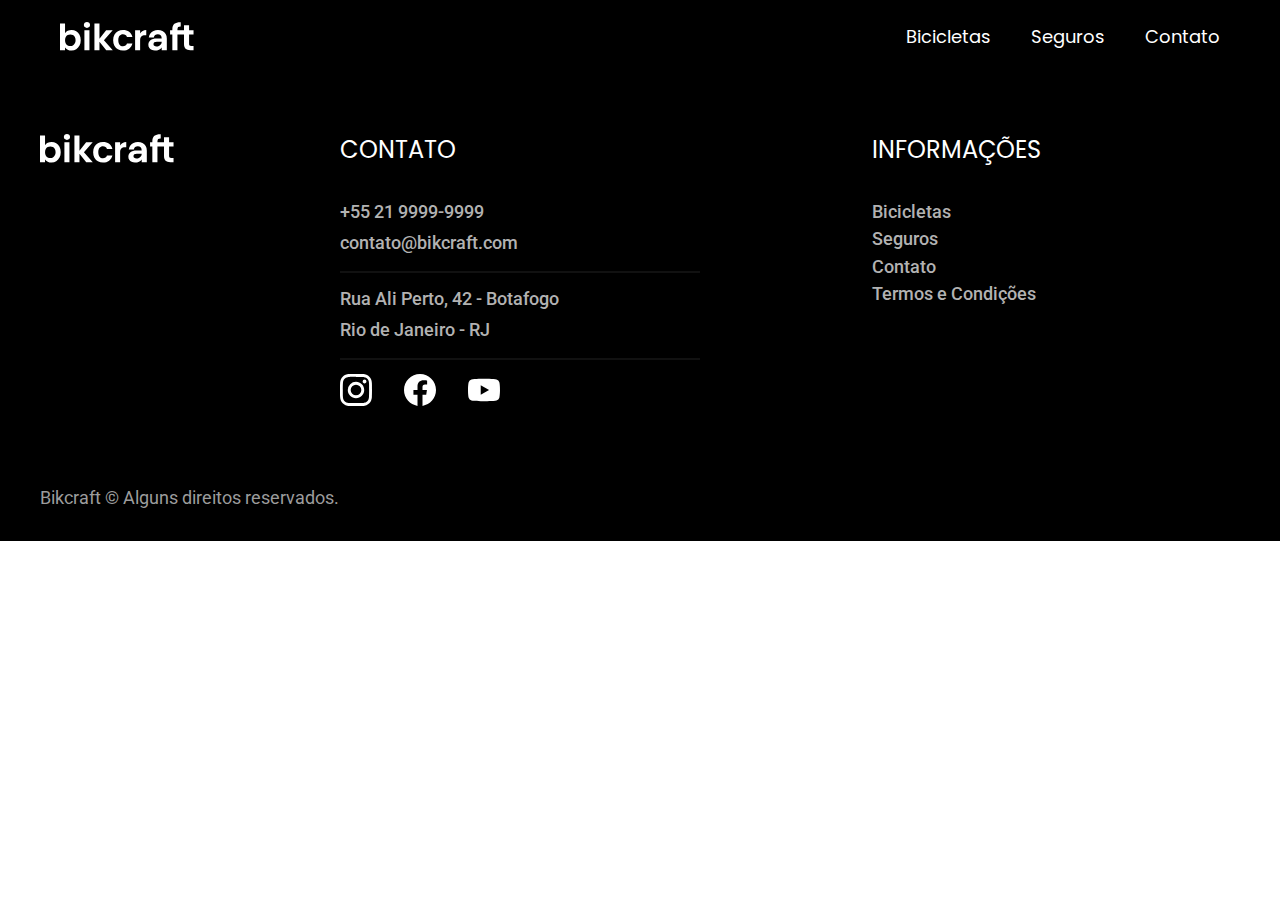
==== bicicletas.html @ 0ebc9d13 "bicicletas.html" ====
<!DOCTYPE html>
<html lang="pt-br">

<head>
  <meta charset="UTF-8">
  <meta name="viewport" content="width=device-width, initial-scale=1.0">
  <meta name="description" content="Bicicletas Eletricas BikCraft">
  <link rel="shortcut icon" href="./favicon.svg" type="image/x-icon">
  <link rel="stylesheet" href="./css/style.css">
  <link rel="preconnect" href="https://fonts.googleapis.com">
  <link rel="preconnect" href="https://fonts.gstatic.com" crossorigin>
  <link href="https://fonts.googleapis.com/css2?family=Poppins:wght@400;600;700&family=Roboto:wght@400;500&display=swap" rel="stylesheet">
  <title>BikCraft</title>
</head>

<body>
  <header class="header-bg">
    <div class="header">
      <a href="./"><img src="./img/bikcraft.svg" alt="bikcraft"></a>
      <nav aria-label="primaria">
        <ul class="header-menu menu-text p-400  ">
          <li><a href="/bicicletas.html">Bicicletas</a></li>
          <li><a href="">Seguros</a></li>
          <li><a href="">Contato</a></li>
        </ul>
      </nav>
    </div>
  </header>

  <footer class="footer-bg">
    <div class="footer">
      <a class="footer-img" href="./"><img src="./img/bikcraft.svg" alt="bikcraft"></a>
      <div class="footer-contato">
        <h2 class="texto-medio cor-w p-400">Contato</h2>
        <ul class="contato-lista f-18  r-500">
          <li><a class="cor-5" href="">+55 21 9999-9999</li></a>
          <li><a class="cor-5" href="">contato@bikcraft.com</li></a>
          <li><a class="cor-5" href="">Rua Ali Perto, 42 - Botafogo</li></a>
          <li><a class="cor-5" href="">Rio de Janeiro - RJ</li></a>
        </ul>
        <ul class="footer-redes">
          <li><a href=""><img src="./img/redes/instagram.svg" alt="instagram"></a></li>
          <li><a href=""><img src="./img/redes/facebook.svg" alt="facebook"></a></li>
          <li><a href=""><img src="./img/redes/youtube.svg" alt="youtube"></a></li>
        </ul>
      </div>
      <div class="footer-Informações">
        <h2 class="texto-medio cor-w p-400">Informações</h2>
        <ul class="f-18  r-500">
          <li><a class="cor-5" href="./bicicletas.html">Bicicletas</a></li>
          <li><a class="cor-5" href="">Seguros</a></li>
          <li><a class="cor-5" href="">Contato</a></li>
          <li><a class="cor-5" href="">Termos e Condições</a></li>
        </ul>
      </div>
    </div>
    <p class="direitos f-18 cor-6  r-400">Bikcraft © Alguns direitos reservados.</p>
  </footer>
</body>

</html>
---- css/style.css ----
@import url(./global/global.css);
@import url(./global/header.css);
@import url(./global/footer.css);

@import url(./home/introducao.css);
@import url(./home/escolha.css);
@import url(./home/tecnologias.css);
@import url(./home/parceiros.css);
@import url(./home/depoimento.css);
@import url(./home/seguros.css);

@import url(./utilidades/componentes.css);
@import url(./utilidades/tipografia.css);
@import url(./utilidades/cores.css);
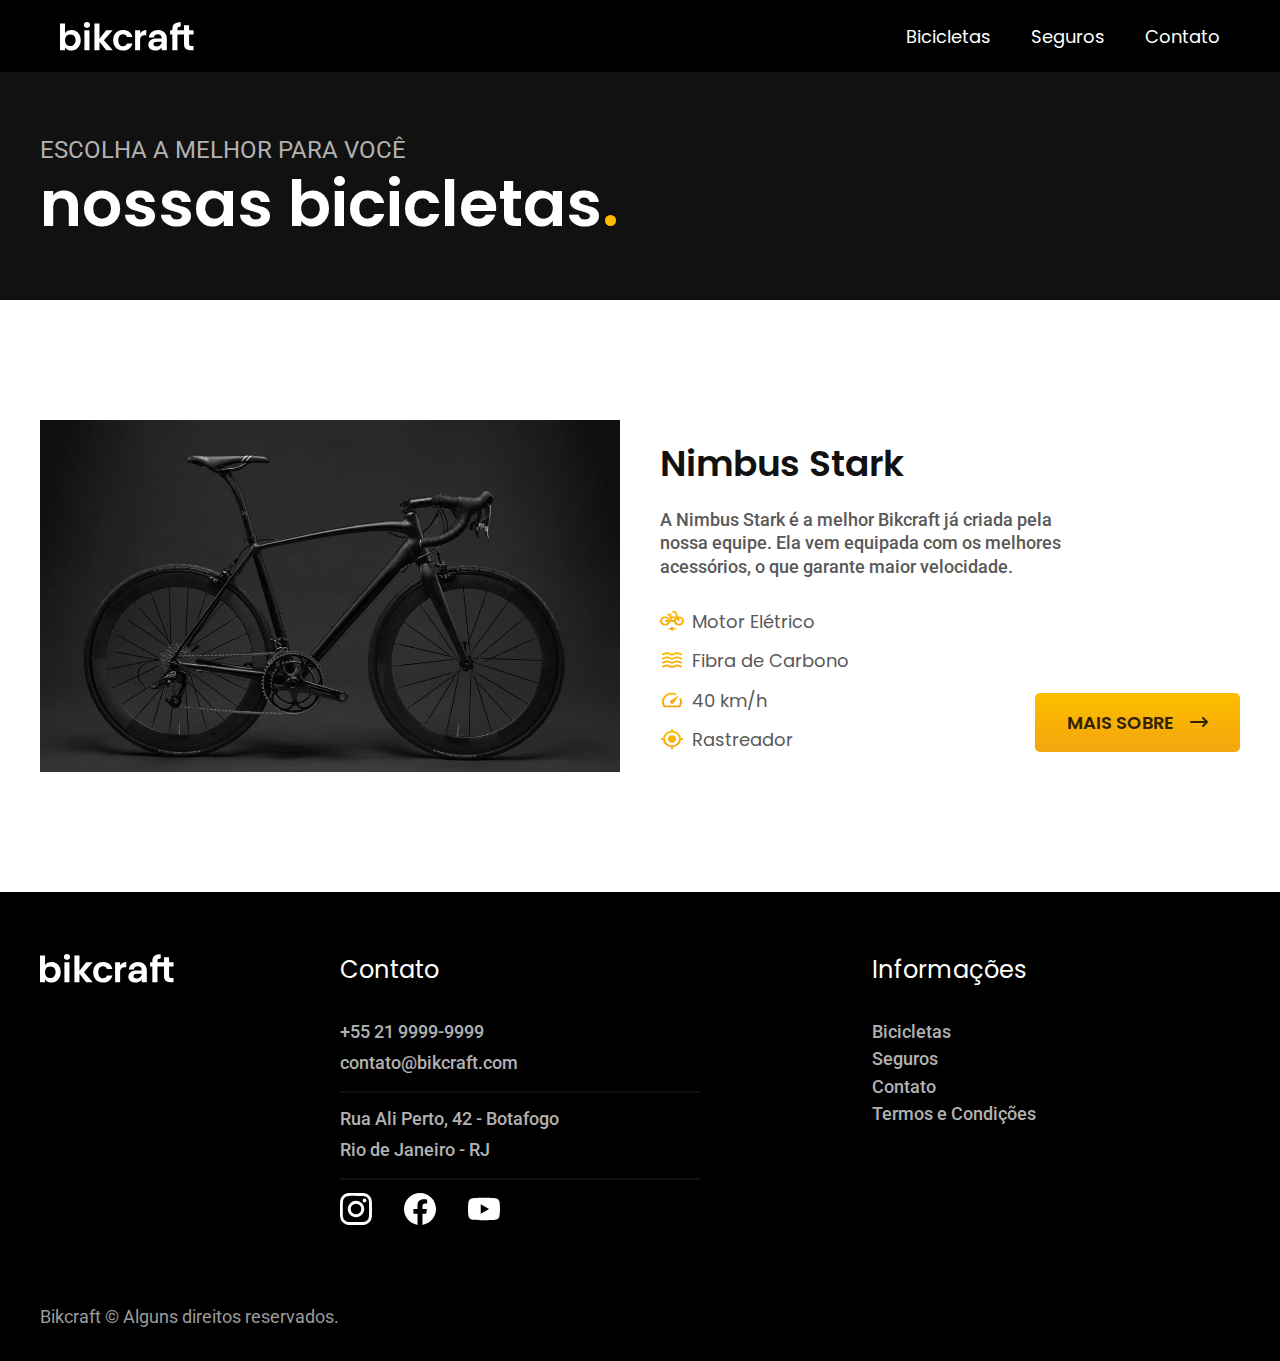
==== commit d05aed87: "Bicicleta-att" ====
--- a/bicicletas.html
+++ b/bicicletas.html
@@ -26,12 +26,41 @@
       </nav>
     </div>
   </header>
-
+  <article aria-label="nossas bicicletas">
+    <div class="bicicletas-header-bg">
+      <div class="bicicletas-header">
+        <h2 class="f-24 texto-maiusculo cor-5 r-400">Escolha a melhor para você</h2>
+        <h1 class="f-64 cor-w p-600">nossas bicicletas<span class="detalhe">.</span></h1>
+      </div>
+    </div>
+    <div class="bicicletas-lista">
+      <ul>
+        <li class="bicicletas-lista-item">
+          <img src="./img/bicicletas/nimbus.jpg" alt="">
+          <div class="bicicletas-lista-item-info">
+            <h2 class="f-36 p-600 cor-11">Nimbus Stark</h2>
+            <p class="f-18 r-500 cor-8">A Nimbus Stark é a melhor Bikcraft já criada pela nossa equipe. Ela vem equipada com os melhores acessórios, o que garante maior velocidade.</p>
+            <ul class="bicicletas-lista-lista f-18 p-400 cor-8">
+              <img src="/img/icones/eletrica.svg" width=24px height=22px alt="">
+              <li>Motor Elétrico</li>
+              <img src="/img/icones/carbono.svg" width=24px height=22px alt="">
+              <li>Fibra de Carbono</li>
+              <img src="/img/icones/velocidade.svg" width=24px height=22px alt="">
+              <li>40 km/h</li>
+              <img src="/img/icones/rastreador.svg" width=24px height=22px alt="">
+              <li>Rastreador</li>
+            </ul>
+            <a class="botao" href="">MAIS SOBRE<img class="seta" width="18" height="10" src="./img/icones/seta.svg"></a>
+          </div>
+        </li>
+      </ul>
+    </div>
+  </article>
   <footer class="footer-bg">
     <div class="footer">
       <a class="footer-img" href="./"><img src="./img/bikcraft.svg" alt="bikcraft"></a>
       <div class="footer-contato">
-        <h2 class="texto-medio cor-w p-400">Contato</h2>
+        <h2 class="f-24 cor-w p-400">Contato</h2>
         <ul class="contato-lista f-18  r-500">
           <li><a class="cor-5" href="">+55 21 9999-9999</li></a>
           <li><a class="cor-5" href="">contato@bikcraft.com</li></a>
@@ -45,7 +74,7 @@
         </ul>
       </div>
       <div class="footer-Informações">
-        <h2 class="texto-medio cor-w p-400">Informações</h2>
+        <h2 class="f-24 cor-w p-400">Informações</h2>
         <ul class="f-18  r-500">
           <li><a class="cor-5" href="./bicicletas.html">Bicicletas</a></li>
           <li><a class="cor-5" href="">Seguros</a></li>
--- a/css/style.css
+++ b/css/style.css
@@ -9,6 +9,9 @@
 @import url(./home/depoimento.css);
 @import url(./home/seguros.css);
 
+@import url(./bicicletas/bicicletas-header.css);
+@import url(./bicicletas/bicicletas-lista.css);
+
 @import url(./utilidades/componentes.css);
 @import url(./utilidades/tipografia.css);
 @import url(./utilidades/cores.css);
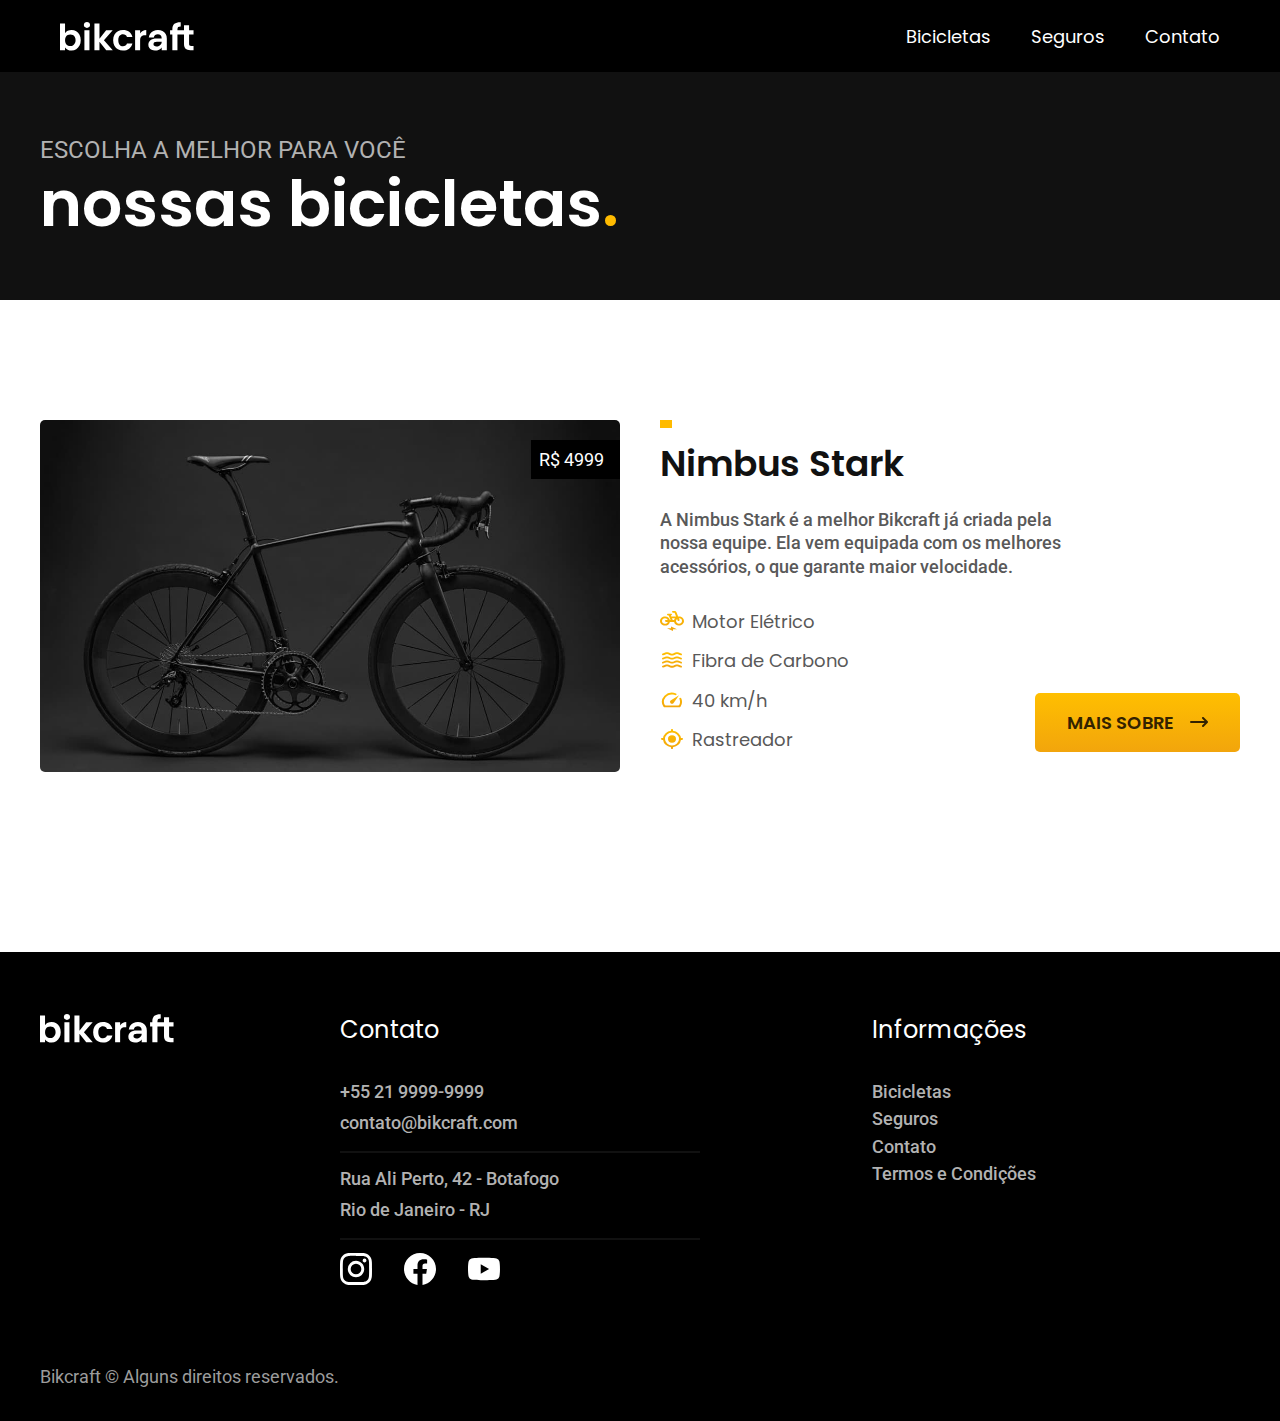
==== commit be0afa0a: "Tentando Arrumar" ====
--- a/bicicletas.html
+++ b/bicicletas.html
@@ -34,26 +34,27 @@
       </div>
     </div>
     <div class="bicicletas-lista">
-      <ul>
-        <li class="bicicletas-lista-item">
+      <div class="bicicletas-lista-item">
+        <div class="bicicletas-img">
           <img src="./img/bicicletas/nimbus.jpg" alt="">
-          <div class="bicicletas-lista-item-info">
-            <h2 class="f-36 p-600 cor-11">Nimbus Stark</h2>
-            <p class="f-18 r-500 cor-8">A Nimbus Stark é a melhor Bikcraft já criada pela nossa equipe. Ela vem equipada com os melhores acessórios, o que garante maior velocidade.</p>
-            <ul class="bicicletas-lista-lista f-18 p-400 cor-8">
-              <img src="/img/icones/eletrica.svg" width=24px height=22px alt="">
-              <li>Motor Elétrico</li>
-              <img src="/img/icones/carbono.svg" width=24px height=22px alt="">
-              <li>Fibra de Carbono</li>
-              <img src="/img/icones/velocidade.svg" width=24px height=22px alt="">
-              <li>40 km/h</li>
-              <img src="/img/icones/rastreador.svg" width=24px height=22px alt="">
-              <li>Rastreador</li>
-            </ul>
-            <a class="botao" href="">MAIS SOBRE<img class="seta" width="18" height="10" src="./img/icones/seta.svg"></a>
-          </div>
-        </li>
-      </ul>
+          <span class="cor-w f-18 r-400">R$ 4999</span>
+        </div>
+        <div class="bicicletas-lista-item-info">
+          <h2 class="f-36 p-600 cor-11">Nimbus Stark</h2>
+          <p class="f-18 r-500 cor-8">A Nimbus Stark é a melhor Bikcraft já criada pela nossa equipe. Ela vem equipada com os melhores acessórios, o que garante maior velocidade.</p>
+          <ul class="bicicletas-lista-lista f-18 p-400 cor-8">
+            <img src="/img/icones/eletrica.svg" width=24px height=22px alt="">
+            <li>Motor Elétrico</li>
+            <img src="/img/icones/carbono.svg" width=24px height=22px alt="">
+            <li>Fibra de Carbono</li>
+            <img src="/img/icones/velocidade.svg" width=24px height=22px alt="">
+            <li>40 km/h</li>
+            <img src="/img/icones/rastreador.svg" width=24px height=22px alt="">
+            <li>Rastreador</li>
+          </ul>
+          <a class="botao" href="">MAIS SOBRE<img class="seta" width="18" height="10" src="./img/icones/seta.svg"></a>
+        </div>
+      </div>
     </div>
   </article>
   <footer class="footer-bg">
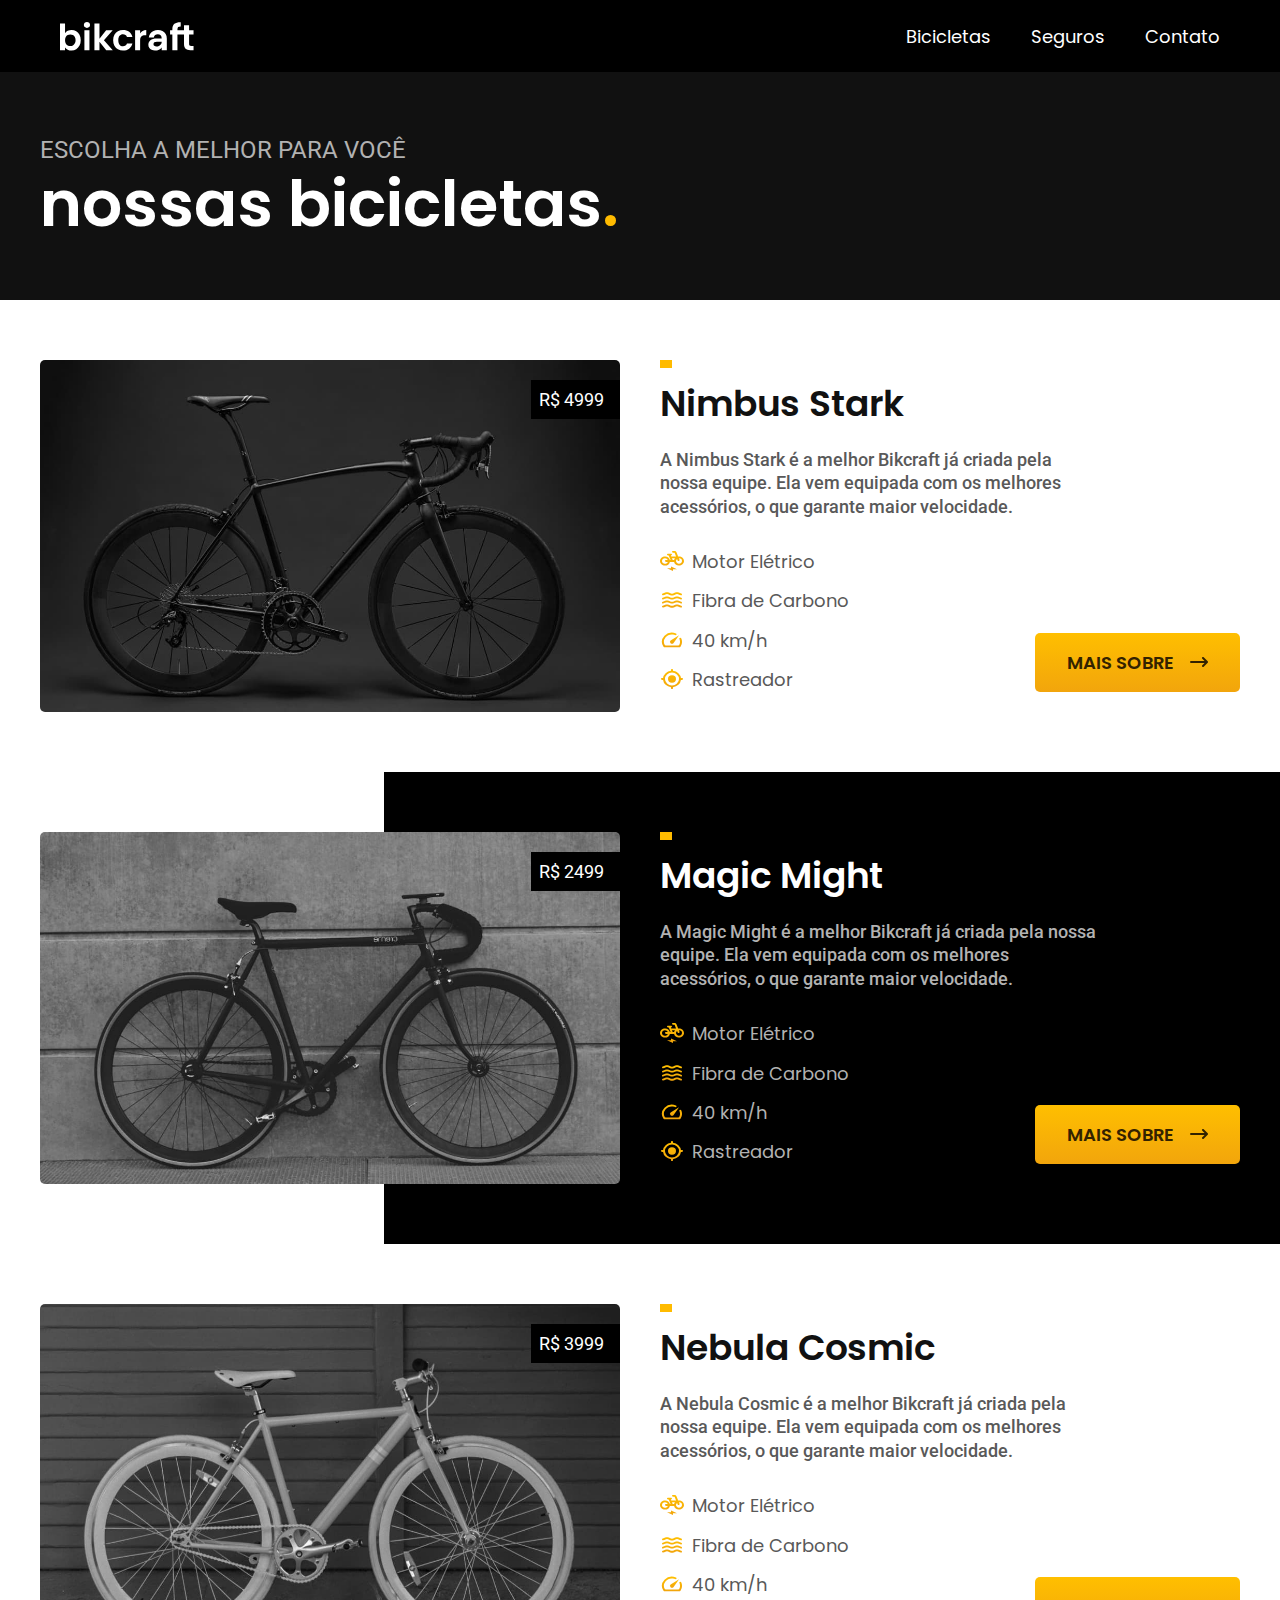
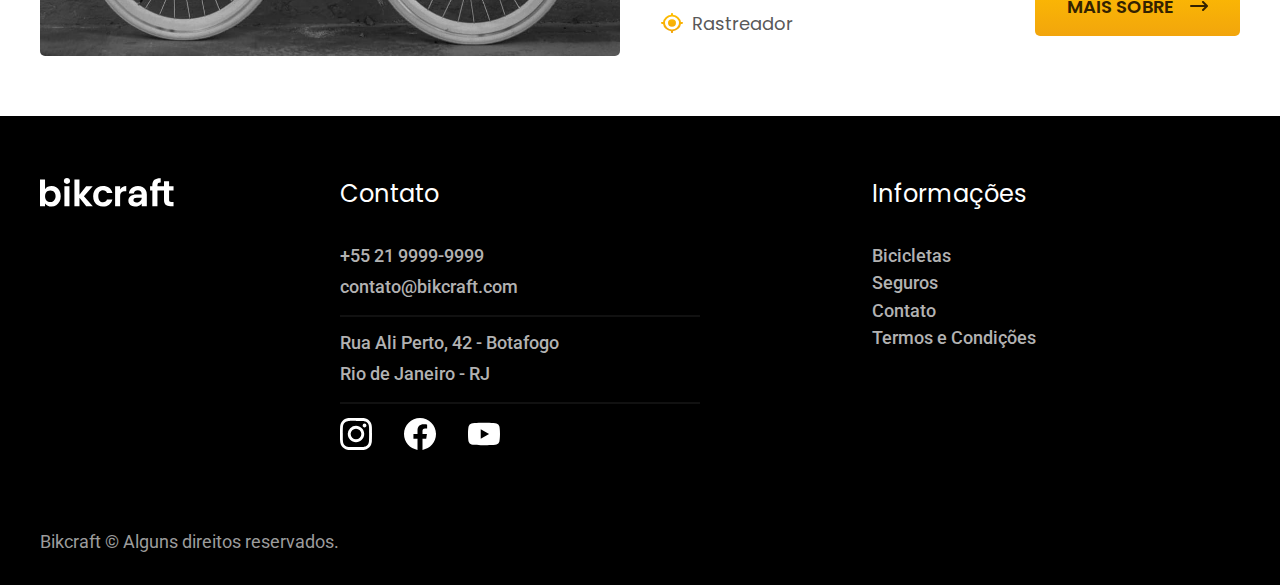
==== commit 63dcf807: "Bicicletas.html final" ====
--- a/bicicletas.html
+++ b/bicicletas.html
@@ -33,7 +33,6 @@
         <h1 class="f-64 cor-w p-600">nossas bicicletas<span class="detalhe">.</span></h1>
       </div>
     </div>
-    <div class="bicicletas-lista">
       <div class="bicicletas-lista-item">
         <div class="bicicletas-img">
           <img src="./img/bicicletas/nimbus.jpg" alt="">
@@ -55,7 +54,50 @@
           <a class="botao" href="">MAIS SOBRE<img class="seta" width="18" height="10" src="./img/icones/seta.svg"></a>
         </div>
       </div>
+    <div class="bicicletas-bg">
+      <div class="bicicletas-lista-item">
+        <div class="bicicletas-img">
+          <img src="./img/bicicletas/magic.jpg" alt="">
+          <span class="cor-w f-18 r-400">R$ 2499</span>
+        </div>
+        <div class="bicicletas-lista-item-info">
+          <h2 class="f-36 p-600 cor-w">Magic Might</h2>
+          <p class="f-18 r-500 cor-5">A Magic Might é a melhor Bikcraft já criada pela nossa equipe. Ela vem equipada com os melhores acessórios, o que garante maior velocidade.</p>
+          <ul class="bicicletas-lista-lista f-18 p-400 cor-5">
+            <img src="/img/icones/eletrica.svg" width=24px height=22px alt="">
+            <li>Motor Elétrico</li>
+            <img src="/img/icones/carbono.svg" width=24px height=22px alt="">
+            <li>Fibra de Carbono</li>
+            <img src="/img/icones/velocidade.svg" width=24px height=22px alt="">
+            <li>40 km/h</li>
+            <img src="/img/icones/rastreador.svg" width=24px height=22px alt="">
+            <li>Rastreador</li>
+          </ul>
+          <a class="botao" href="">MAIS SOBRE<img class="seta" width="18" height="10" src="./img/icones/seta.svg"></a>
+        </div>
+      </div>
     </div>
+      <div class="bicicletas-lista-item">
+        <div class="bicicletas-img">
+          <img src="./img/bicicletas/nebula.jpg" alt="">
+          <span class="cor-w f-18 r-400">R$ 3999</span>
+        </div>
+        <div class="bicicletas-lista-item-info">
+          <h2 class="f-36 p-600 cor-11">Nebula Cosmic</h2>
+          <p class="f-18 r-500 cor-8">A Nebula Cosmic é a melhor Bikcraft já criada pela nossa equipe. Ela vem equipada com os melhores acessórios, o que garante maior velocidade.</p>
+          <ul class="bicicletas-lista-lista f-18 p-400 cor-8">
+            <img src="/img/icones/eletrica.svg" width=24px height=22px alt="">
+            <li>Motor Elétrico</li>
+            <img src="/img/icones/carbono.svg" width=24px height=22px alt="">
+            <li>Fibra de Carbono</li>
+            <img src="/img/icones/velocidade.svg" width=24px height=22px alt="">
+            <li>40 km/h</li>
+            <img src="/img/icones/rastreador.svg" width=24px height=22px alt="">
+            <li>Rastreador</li>
+          </ul>
+          <a class="botao" href="">MAIS SOBRE<img class="seta" width="18" height="10" src="./img/icones/seta.svg"></a>
+        </div>
+      </div>
   </article>
   <footer class="footer-bg">
     <div class="footer">
